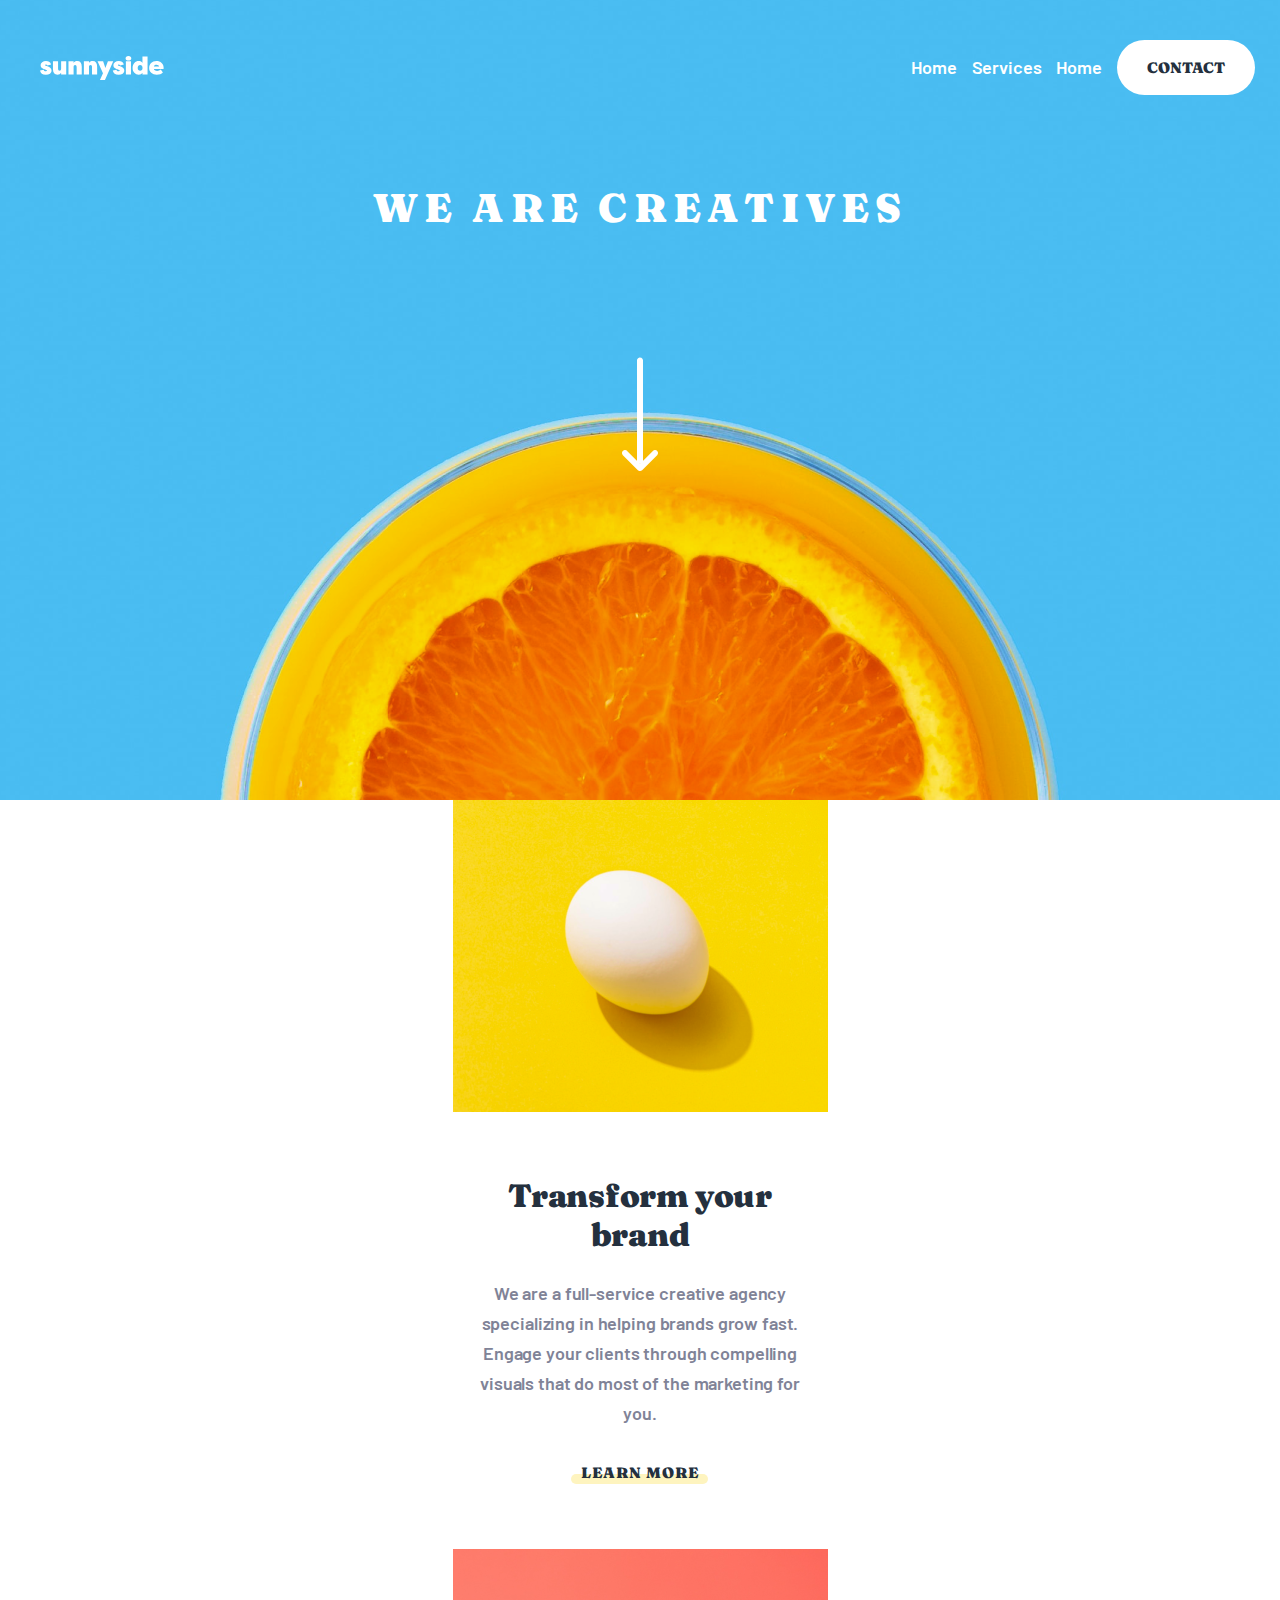
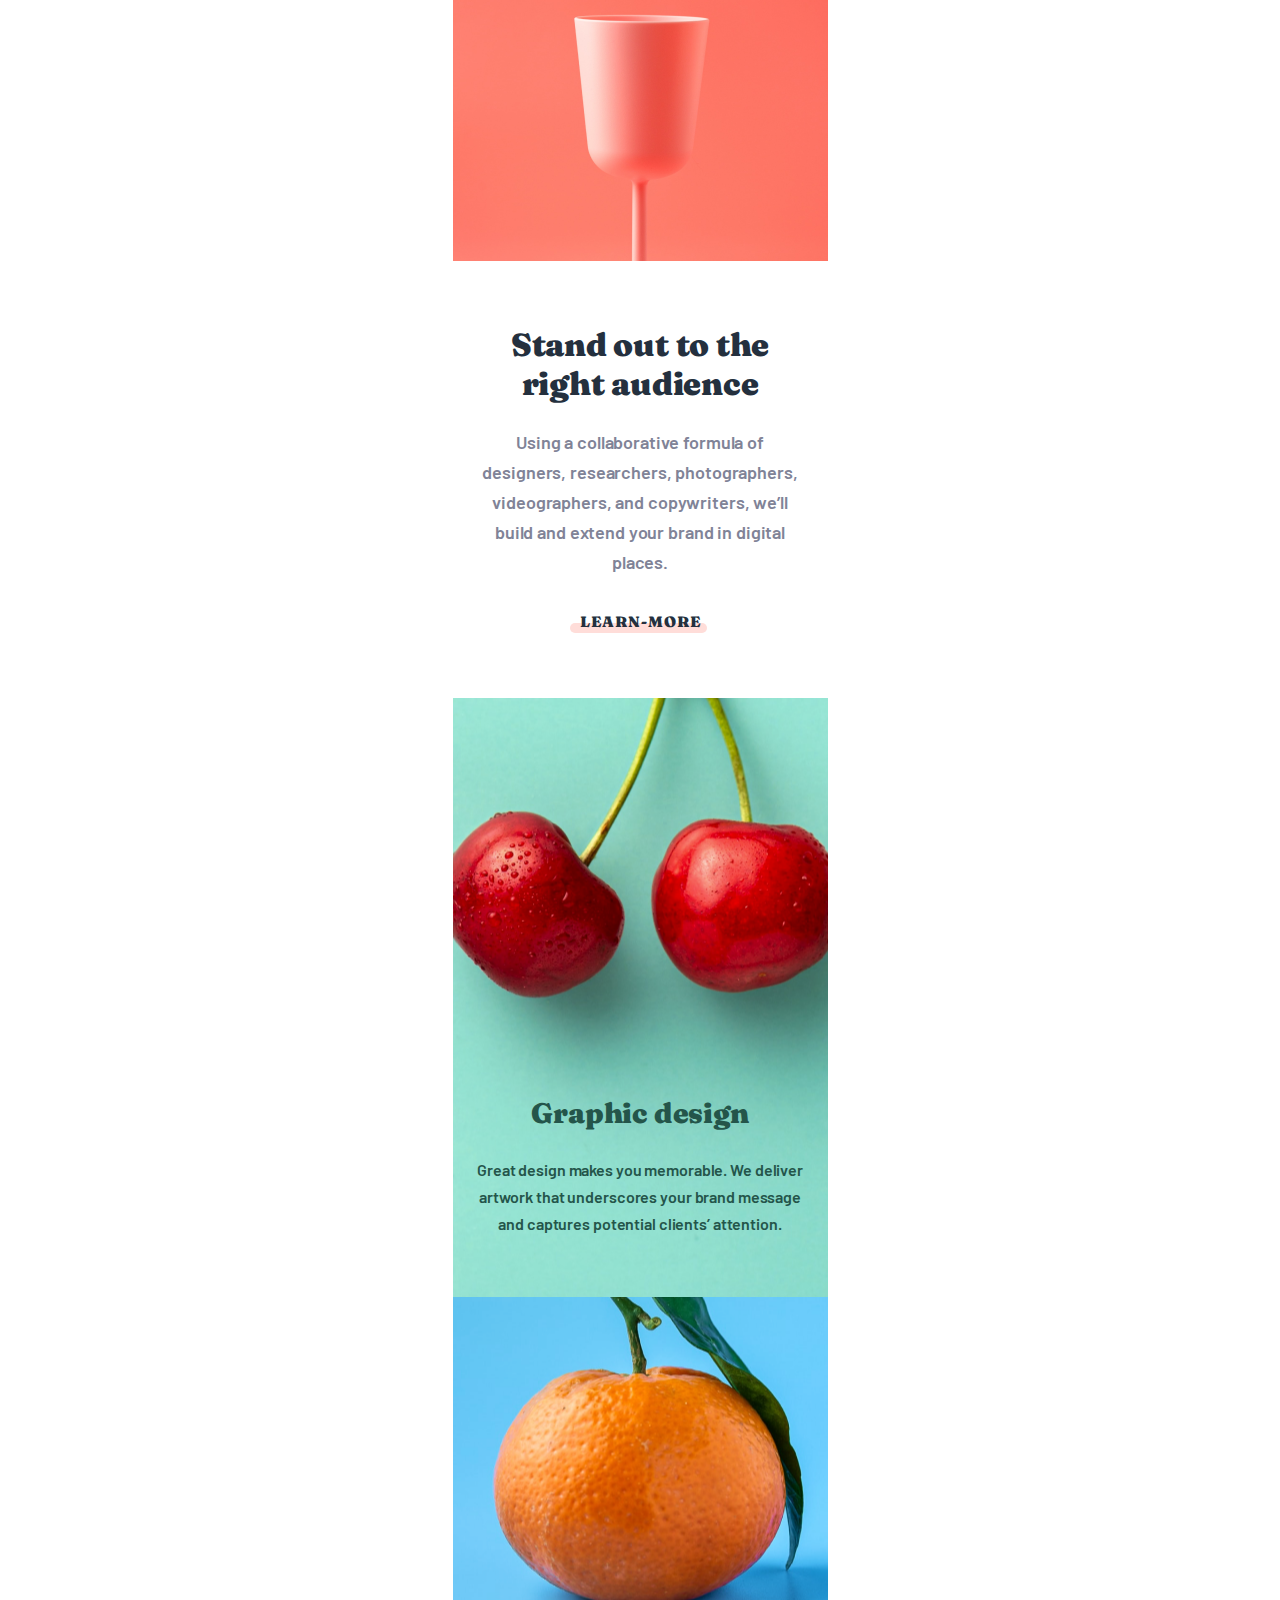
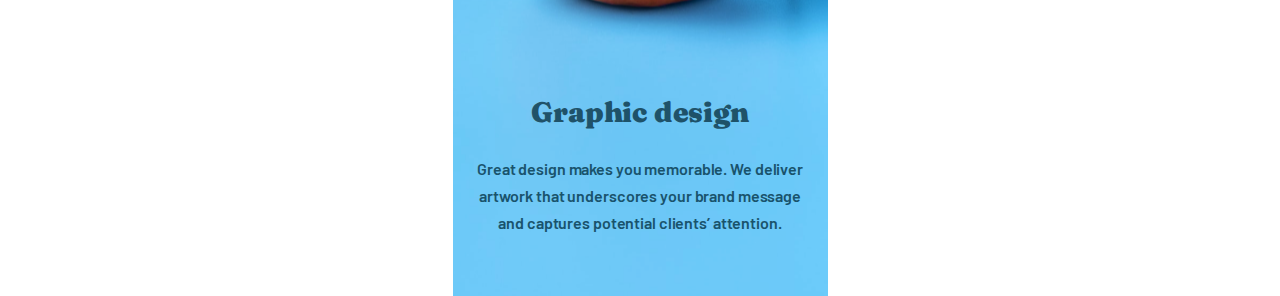
==== index.html @ 7ee9d149 "first commit" ====
<!DOCTYPE html>
<html lang="en">

<head>
  <meta charset="UTF-8">
  <meta http-equiv="X-UA-Compatible" content="IE=edge">
  <meta name="viewport" content="width=device-width, initial-scale=1.0">
  <link rel="stylesheet" href="./main.css">
  <title>Sunnyside</title>
</head>

<body>

  <header class="header">
    <div class="header-top container">
        <img src="./img/logo.svg" alt="logo-holder" class="header-top__logo">

        <button class="header-top__hamburg"></button>


        <ul class="header-top__menu">
          <li class="header-top__item">
            <a href="#" class="header-top__link">Home</a>
          </li>

          <li class="header-top__item">
            <a href="#" class="header-top__link">Services</a>
          </li>

          <li class="header-top__item">
            <a href="#" class="header-top__link">Home</a>
          </li>

          <button type="submit" class="header-top__button">contact</button>

        </ul>


    </div>

    <h1 class="header-bottom__title">
      We are creatives
    </h1>

  </header>

  <section class="section">
    <img src="./img/img2.png" alt="" class="section__img">

    <h3 class="section__title">
      Transform your brand
    </h3>

    <p class="section__text">
      We are a full-service creative agency specializing in helping brands grow fast. Engage your clients through
      compelling visuals that do most of the marketing for you.
    </p>

    <div class="section__link">
      <a href="index.html" class="learn__more sc">learn more</a>
    </div>

  </section>

  <section class="section">
    <img class="section__img" src="./img/img3.png" alt="hero picture">

    <h3 class="section__title">
      Stand out to the right audience
    </h3>

    <p class="section__text">
      Using a collaborative formula of designers, researchers, photographers, videographers, and copywriters, we’ll
      build and extend your brand in digital places.
    </p>


    <div class="section__link">
      <a href="index.html" class="learn__more">learn-more</a>
    </div>
  </section>


  <div class="learn">

    <div class="learn__box">
      <h3 class="learn-box__title">
        Graphic design
      </h3>

      <p class="learn-box__text">
        Great design makes you memorable. We deliver artwork that underscores your brand message and captures potential
        clients’ attention.
      </p>
    </div>

    <div class="learn__box sc">
      <h3 class="learn-box__title sc">
        Graphic design
      </h3>

      <p class="learn-box__text sc">
        Great design makes you memorable. We deliver artwork that underscores your brand message and captures potential
        clients’ attention.
      </p>
    </div>
  </div>






  <script src="./main.js"></script>
</body>

</html>
---- main.css ----
@font-face {
  font-family: 'Barlow';
  src: url('./fonts/Barlow-SemiBold.woff2') format('woff2'),
    url('./fonts/Barlow-SemiBold.woff') format('woff');
  font-weight: 600;
  font-style: normal;
  font-display: swap;
}

@font-face {
  font-family: 'Barlow';
  src: url('./fonts/Barlow/Barlow-SemiBoldItalic.woff2') format('woff2'),
    url('./fonts/Barlow/Barlow-SemiBoldItalic.woff2') format('woff');
  font-weight: 600;
  font-style: italic;
  font-display: swap;
}

@font-face {
  font-family: 'Fraunces';
  src: url('./fonts/Fraunces.woff2') format('woff2'),
    url('./fonts/Fraunces.woff') format('woff');
  font-weight: 900;
  font-style: normal;
  font-display: swap;
}

@font-face {
  font-family: 'Fraunces';
  src: url('./fonts/Fraunces/Fraunces-9ptBlackItalic.woff2') format('woff2'),
    url('./fonts/Fraunces/Fraunces-9ptBlackItalic.woff') format('woff');
  font-weight: 900;
  font-style: italic;
  font-display: swap;
}

html {
  box-sizing: border-box;
  height: 100%;
  scroll-behavior: smooth;
}

::before,
::after {
  box-sizing: inherit;
}

.body {
  margin: 0;
  padding: 0;
}

* {
  margin: 0;
  padding: 0;
}

a li {
  text-decoration: none;
  list-style: none;
}

.container {
  box-sizing: border-box;
  max-width: 1320px;
  width: 100%;
  margin: 0 auto;
  padding: 0 20px;
}

.header {
  background-image: url(./img/img11.png);
  background-repeat: no-repeat;
  background-size: cover;
  background-position: center center;
  width: 100%;
  min-height: 538px;
  position: relative;
  z-index: 1;
}

.header-top {
  padding: 20px 15px;
  display: flex;
  align-items: center;
  justify-content: space-between;
  margin-bottom: 88px;
}

.header-top__menu {
  position: absolute;
  top: 120px;
  background-color: #FFFCF8;
  padding: 40px 0;
  transform: translateY(-1200px);
  left: 0;
  right: 0;
  width: 329px;
  flex-direction: column;
  align-items: center;
  text-align: center;
  margin: 0 auto;
  transition: transform 0.5s ease;
}

.header-top__open .header-top__menu {
  transform: translateY(0);
}

.header-top__button {
  outline: none;
  border: none;
  font-family: 'Fraunces', serif;
  font-style: normal;
  font-weight: bold;
  font-size: 15px;
  line-height: 25px;
  letter-spacing: -0.107143px;
  text-transform: uppercase;
  color: #24303E;
  padding: 15px 30px;
  background-color: #FBD600;
  border-radius: 28px;
}

.header-top__item {
  list-style-type: none;
  margin-bottom: 32px;
}

.header-top__link {
  text-decoration: none;
  font-family: 'Barlow';
  font-style: normal;
  font-weight: 600;
  font-size: 20px;
  line-height: 25px;
  letter-spacing: -0.142857px;
  color: #808397;
}

.header-top__hamburg {
  background-image: url(./img/hamburg-menu.svg);
  background-repeat: no-repeat;
  background-position: center center;
  width: 24px;
  height: 18px;
  outline: none;
  border: none;
  background-color: transparent;
  cursor: pointer;
}

.header-bottom__title {
  font-family: 'Fraunces', serif;
  font-style: normal;
  font-weight: 900;
  font-size: 40px;
  line-height: 49px;
  text-align: center;
  letter-spacing: 6.25px;
  text-transform: uppercase;
  color: #FFFFFF;
  width: 329px;
  margin: 0 auto;
}

/*section */

.section__title {
  font-family: 'Fraunces', serif;
  font-style: normal;
  font-weight: 900;
  font-size: 32px;
  line-height: 39px;
  text-align: center;
  letter-spacing: -0.228571px;
  color: #24303E;
  width: 327px;
  margin: 0 auto 24px auto;
}

.section__text {
  font-family: 'Barlow';
  font-style: normal;
  font-weight: 600;
  font-size: 18px;
  line-height: 30px;
  text-align: center;
  letter-spacing: -0.128571px;
  color: #808397;
  width: 327px;
  margin: 0 auto 32px auto;
}

.section__img {
  display: block;
  margin: 0 auto 64px auto;
}

.section__link {
  text-align: center;
  margin-bottom: 64px;
}


/* learn-more__link */

.learn__more {
  font-family: 'Fraunces', serif;
  font-style: normal;
  font-weight: 900;
  font-size: 15px;
  line-height: 25px;
  letter-spacing: 1px;
  text-transform: uppercase;
  color: #24303E;
  position: relative;
  z-index: 1;
  margin-bottom: 64px;
  text-decoration: none;

}

.learn__more::after {
  content: '';
  background-color: #FE7766;
  z-index: -1;
  width: 137px;
  height: 10px;
  mix-blend-mode: normal;
  opacity: 0.25;
  border-radius: 28px;
  margin: auto;
  position: absolute;
  bottom: -2px;
  left: -10px;
  /* right: 0; */
}

.learn__more.sc::after {
  content: '';
  background: #FAD400;
  mix-blend-mode: normal;
  opacity: 0.25;
  border-radius: 28px;
}

/* learn-section */

.learn__box {
  background-image: url(./img/img4.png);
  background-repeat: no-repeat;
  background-position: center center;
  background-size: 375px;
  padding: 398px 24px 60px 24px;
}

.learn__box.sc {
  background-image: url(./img/img5.png);
}

.learn-box__title {
  font-family: 'Fraunces', serif;
  font-style: normal;
  font-weight: 900;
  font-size: 28px;
  line-height: 35px;
  text-align: center;
  letter-spacing: -0.2px;
  color: #24554A;
  margin-bottom: 25px;
}

.learn-box__title.sc {
  font-family: 'Fraunces'serif;
  font-style: normal;
  font-weight: 900;
  font-size: 28px;
  line-height: 35px;
  text-align: center;
  letter-spacing: -0.2px;
  color: #052C3B;
  mix-blend-mode: normal;
  opacity: 0.75;
}

.learn-box__text {
  font-family: 'Barlow';
  font-style: normal;
  font-weight: 600;
  font-size: 16px;
  line-height: 27px;
  text-align: center;
  letter-spacing: -0.114286px;
  color: #24554A;
  width: 327px;
  margin: 0 auto;
}

.learn-box__text.sc {
  font-family: 'Barlow';
  font-style: normal;
  font-weight: 600;
  font-size: 16px;
  line-height: 27px;
  text-align: center;
  letter-spacing: -0.114286px;
  color: #19536C;
}

@media only screen and (min-width:1000px) {
  .header {
    background-image: url(./img/desktop-img1.png);
    background-repeat: no-repeat;
    background-size: cover;
    background-position: center center;
    width: 100%;
    min-height: 800px;
  }

  .header-top {
    padding: 40px 40px 0 40px;
    display: flex;
    align-items: center;
    justify-content: space-between;
    margin-bottom: 0px;
    position: relative;
    margin-bottom: 88px;
  }

  .header-top__menu {
    background-color: transparent;
    transform: translateY(0px);
    display: flex;
    position: relative;
    margin: 0;
    top: 0;
    padding: 0;
    right: 0;
    flex-direction: row;
  }

  .header-top__button {
    outline: none;
    border: none;
    font-family: 'Fraunces', serif;
    font-style: normal;
    font-weight: bold;
    font-size: 15px;
    line-height: 25px;
    letter-spacing: -0.107143px;
    text-transform: uppercase;
    color: #24303E;
    padding: 15px 30px;
    background-color: #FBD600;
    border-radius: 28px;
  }

  .header-top__item {
    list-style-type: none;
    margin-bottom: 0px;
    margin-right: 15px;
  }

  .header-top__item:last-child {
    margin-right: 0;
  }

  .header-top__link {
    text-decoration: none;
    font-family: 'Barlow';
    font-style: normal;
    font-weight: 600;
    font-size: 18px;
    line-height: 25px;
    letter-spacing: -0.128571px;
    color: #FFFFFF;
  }

  .header-top__hamburg {
    display: none;
  }

  .header-bottom__title {
    font-family: 'Fraunces', serif;
    font-style: normal;
    font-weight: 900;
    font-size: 40px;
    line-height: 49px;
    text-align: center;
    letter-spacing: 6.25px;
    text-transform: uppercase;
    color: #FFFFFF;
    width: 750px;
    margin: 0 auto;
  }

  .header-top__button {
    font-family: 'Fraunces'serif;
    font-style: normal;
    font-weight: bold;
    font-size: 15px;
    line-height: 25px;
    letter-spacing: -0.107143px;
    text-transform: uppercase;
    color: #24303E;
    background: #FFFFFF;
    border-radius: 28px;
  }

  /* section */
}
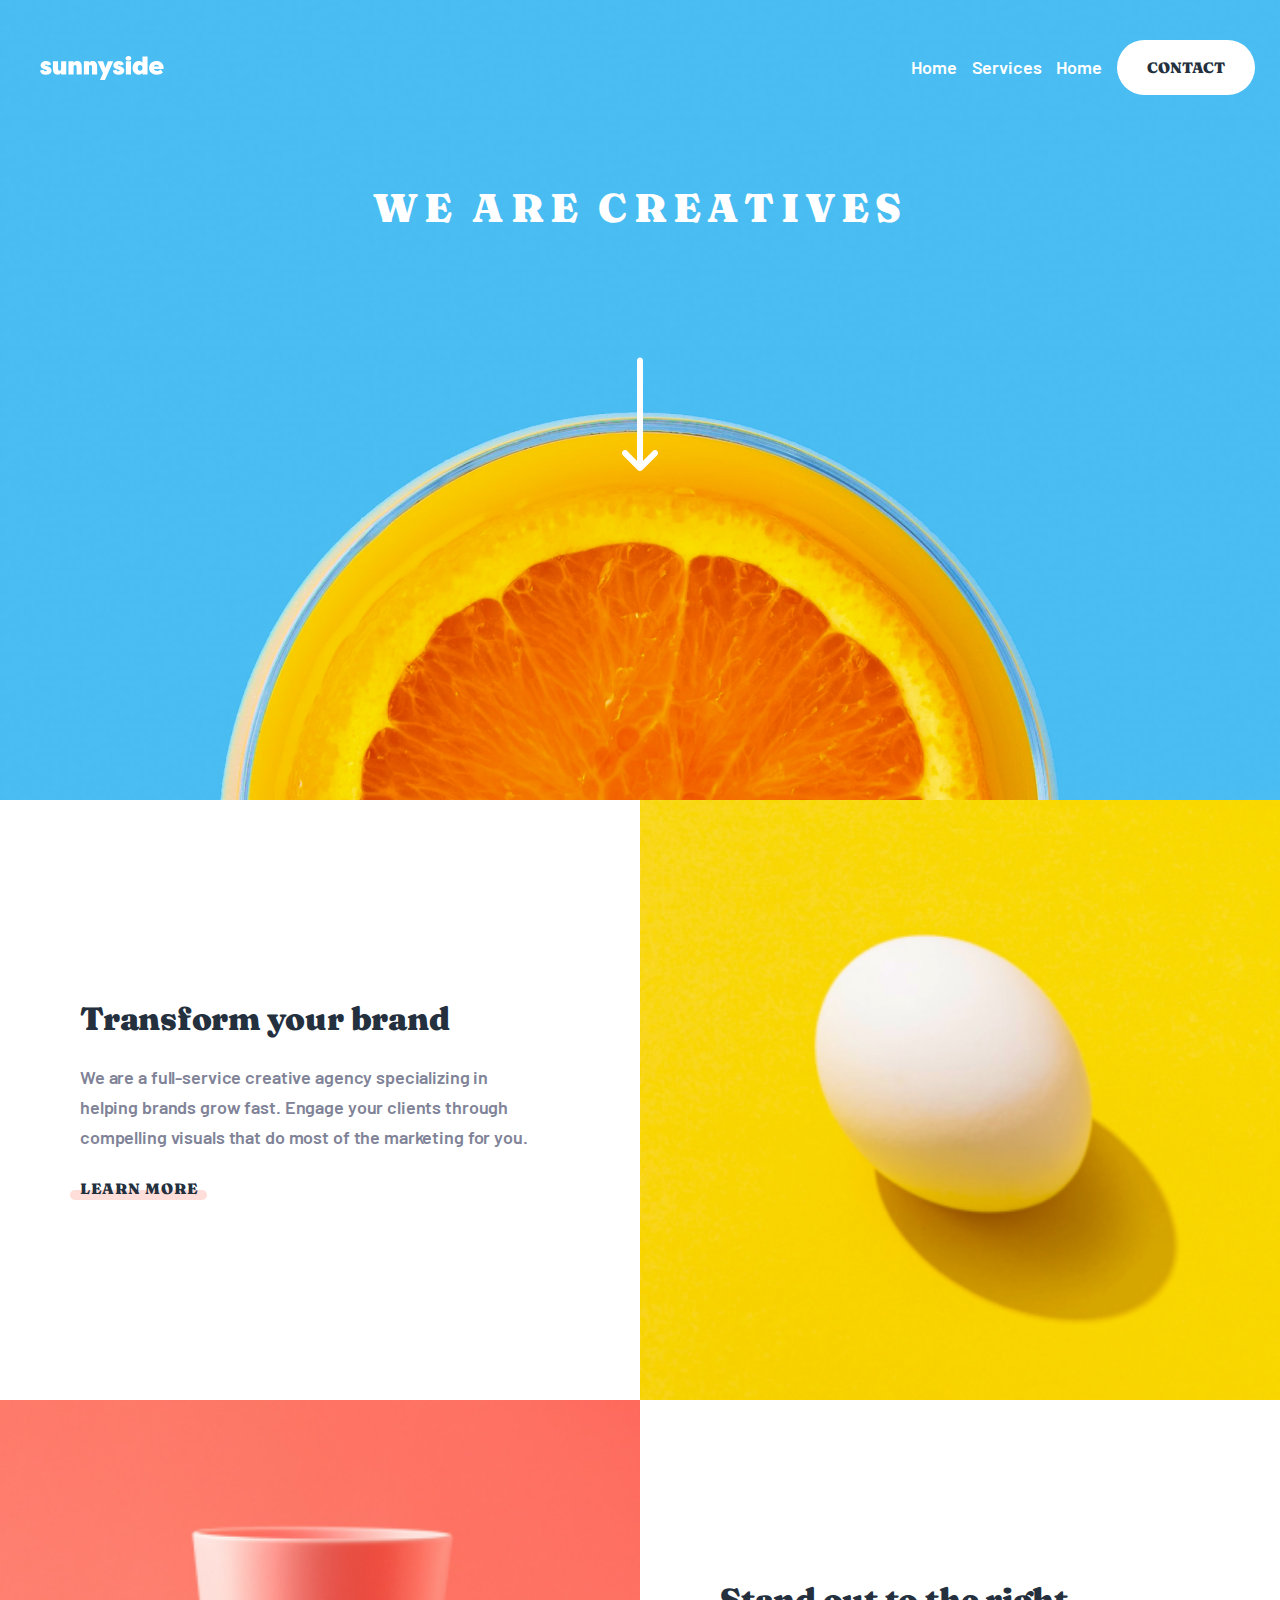
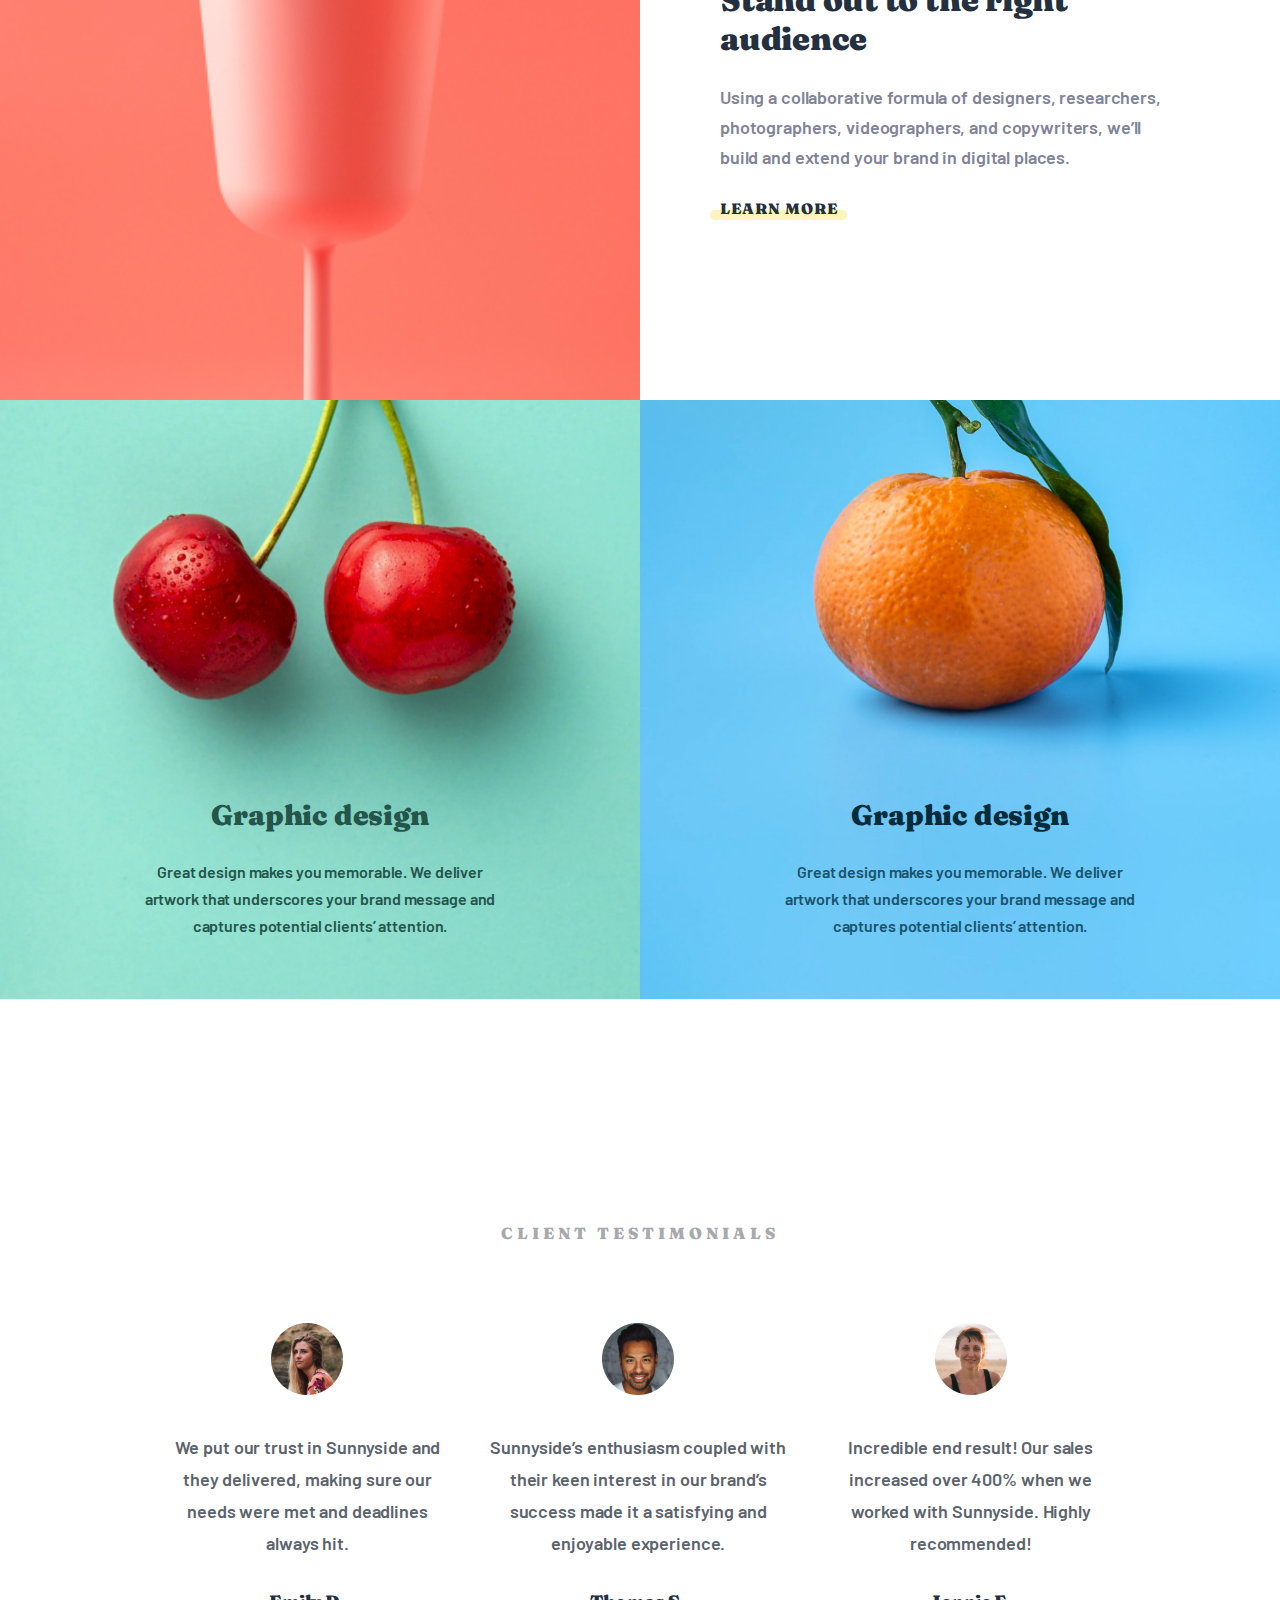
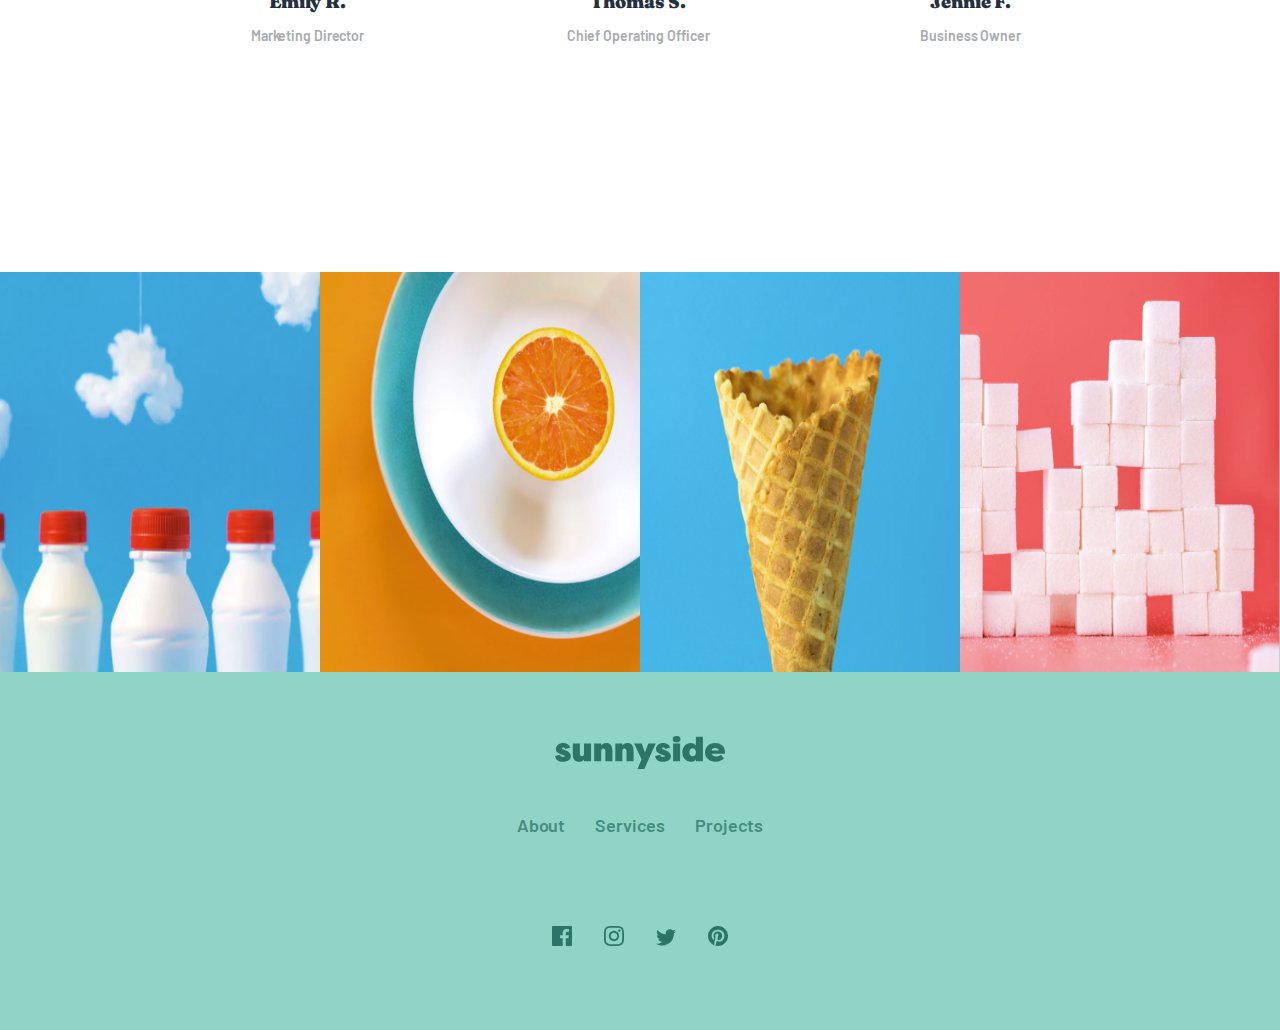
==== commit 8ad3cb3c: "added html sections , some pictures and all design" ====
--- a/index.html
+++ b/index.html
@@ -13,27 +13,27 @@
 
   <header class="header">
     <div class="header-top container">
-        <img src="./img/logo.svg" alt="logo-holder" class="header-top__logo">
-
-        <button class="header-top__hamburg"></button>
-
-
-        <ul class="header-top__menu">
-          <li class="header-top__item">
-            <a href="#" class="header-top__link">Home</a>
-          </li>
-
-          <li class="header-top__item">
-            <a href="#" class="header-top__link">Services</a>
-          </li>
-
-          <li class="header-top__item">
-            <a href="#" class="header-top__link">Home</a>
-          </li>
-
-          <button type="submit" class="header-top__button">contact</button>
-
-        </ul>
+      <img src="./img/logo.svg" alt="logo-holder" class="header-top__logo">
+
+      <button class="header-top__hamburg"></button>
+
+
+      <ul class="header-top__menu">
+        <li class="header-top__item">
+          <a href="#" class="header-top__link">Home</a>
+        </li>
+
+        <li class="header-top__item">
+          <a href="#" class="header-top__link">Services</a>
+        </li>
+
+        <li class="header-top__item">
+          <a href="#" class="header-top__link">Home</a>
+        </li>
+
+        <button type="submit" class="header-top__button">contact</button>
+
+      </ul>
 
 
     </div>
@@ -44,69 +44,167 @@
 
   </header>
 
-  <section class="section">
-    <img src="./img/img2.png" alt="" class="section__img">
-
-    <h3 class="section__title">
-      Transform your brand
-    </h3>
-
-    <p class="section__text">
-      We are a full-service creative agency specializing in helping brands grow fast. Engage your clients through
-      compelling visuals that do most of the marketing for you.
-    </p>
-
-    <div class="section__link">
+  <div class="features fr">
+    <img src="./img/img2.png" alt="" class="features__img" width="375" height="312">
+
+    <div class="features__box">
+      <h3 class="features-box__title">
+        Transform your brand
+      </h3>
+
+      <p class="features-box__text">
+        We are a full-service creative agency specializing in helping brands grow fast. Engage your clients through
+        compelling visuals that do most of the marketing for you.
+      </p>
+
+      <a href="index.html" class="learn__more ">learn more</a>
+    </div>
+  </div>
+
+  <div class="features">
+    <img src="./img/img3.png" alt="" class="features__img" width="375" height="312">
+
+    <div class="features__box">
+      <h3 class="features-box__title">
+        Stand out to the right audience
+      </h3>
+
+      <p class="features-box__text">
+        Using a collaborative formula of designers, researchers, photographers, videographers, and copywriters, we’ll
+        build and extend your brand in digital places.
+      </p>
+
       <a href="index.html" class="learn__more sc">learn more</a>
     </div>
-
-  </section>
-
-  <section class="section">
-    <img class="section__img" src="./img/img3.png" alt="hero picture">
-
-    <h3 class="section__title">
-      Stand out to the right audience
-    </h3>
-
-    <p class="section__text">
-      Using a collaborative formula of designers, researchers, photographers, videographers, and copywriters, we’ll
-      build and extend your brand in digital places.
-    </p>
-
-
-    <div class="section__link">
-      <a href="index.html" class="learn__more">learn-more</a>
-    </div>
-  </section>
-
-
-  <div class="learn">
-
-    <div class="learn__box">
-      <h3 class="learn-box__title">
+  </div>
+
+
+  <div class="design">
+
+    <div class="design__box">
+      <h3 class="design-box__title">
         Graphic design
       </h3>
 
-      <p class="learn-box__text">
+      <p class="design-box__text">
         Great design makes you memorable. We deliver artwork that underscores your brand message and captures potential
         clients’ attention.
       </p>
     </div>
 
-    <div class="learn__box sc">
-      <h3 class="learn-box__title sc">
+    <div class="design__box sc">
+      <h3 class="design-box__title sc">
         Graphic design
       </h3>
 
-      <p class="learn-box__text sc">
+      <p class="design-box__text sc">
         Great design makes you memorable. We deliver artwork that underscores your brand message and captures potential
         clients’ attention.
       </p>
     </div>
-  </div>
-
-
+
+  </div>
+
+
+  <!-- client -->
+
+  <div class="client">
+    <h4 class="client__heading">
+      CLIENT TESTIMONIALS
+    </h4>
+
+    <ul class="client__info">
+      <li class="client-info__content">
+        <img src="./img/human1.png" alt="Emily R." class="client-info__img">
+
+        <p class="client-info__text">
+          We put our trust in Sunnyside and they delivered, making sure our needs were met and deadlines always
+          hit.
+        </p>
+
+        <h3 class="client-info__name">
+          Emily R.
+        </h3>
+
+        <span class="client-info__subject">Marketing Director</span>
+      </li>
+
+      <li class="client-info__content">
+        <img src="./img/human2.png" alt="Thomas S." class="client-info__img">
+
+        <p class="client-info__text">
+          Sunnyside’s enthusiasm coupled with their keen interest in our brand’s success made it a satisfying and
+          enjoyable experience.
+        </p>
+
+        <h3 class="client-info__name">
+          Thomas S.
+        </h3>
+
+        <span class="client-info__subject">Chief Operating Officer</span>
+      </li>
+
+      <li class="client-info__content">
+        <img src="./img/human3.png" alt="Jennie F." class="client-info__img">
+
+        <p class="client-info__text">
+          Incredible end result! Our sales increased over 400% when we worked with Sunnyside. Highly recommended!
+        </p>
+
+        <h3 class="client-info__name">
+          Jennie F.
+        </h3>
+
+        <span class="client-info__subject">Business Owner</span>
+      </li>
+
+    </ul>
+  </div>
+
+  <div class="image-collections">
+    <img src="./img/img6.jpg" alt="milk" class="image-collection__item">
+    <img src="./img/img7.jpg" alt="limon" class="image-collection__item">
+    <img src="./img/img8.jpg" alt="ice-cream" class="image-collection__item">
+    <img src="./img/img9.jpg" alt="sugar" class="image-collection__item">
+  </div>
+
+  <footer class="footer">
+    <div class="footer-container">
+      <img src="./img/footer-logo.svg" alt="" class="footer__logo">
+
+      <ul class="footer__link">
+        <li class="footer-link__content">
+          <a href="#" class="footer-link__item">About</a>
+        </li>
+
+        <li class="footer-link__content">
+          <a href="#" class="footer-link__item">Services</a>
+        </li>
+
+        <li class="footer-link__content">
+          <a href="#" class="footer-link__item">Projects</a>
+        </li>
+      </ul>
+
+      <div class="footer-media">
+        <a href="#" class="footer-media__link">
+          <img src="./img/facebook.svg" alt="facebook" class="footer-media__item">
+        </a>
+
+        <a href="#" class="footer-media__link">
+          <img src="./img/instagram.svg" alt="instagram" class="footer-media__item">
+        </a>
+
+        <a href="#" class="footer-media__link">
+          <img src="./img/twitter.svg" alt="twitter" class="footer-media__item">
+        </a>
+
+        <a href="#" class="footer-media__link">
+          <img src="./img/pinterest.svg" alt="pinterest" class="footer-media__item">
+        </a>
+      </div>
+    </div>
+  </footer>
 
 
 
--- a/main.css
+++ b/main.css
@@ -246,46 +246,107 @@
   border-radius: 28px;
 }
 
-/* learn-section */
-
-.learn__box {
+/* features */
+
+.features {
+  text-align: center;
+}
+
+.features__box {
+  text-align: center;
+  padding: 64px 24px;
+}
+
+.features__img {
+  width: 100%;
+  object-fit: cover;
+}
+
+.features-box__title {
+  font-family: 'Fraunces';
+  font-style: normal;
+  font-weight: 900;
+  font-size: 32px;
+  line-height: 39px;
+  letter-spacing: -0.228571px;
+  margin-bottom: 24px;
+  color: #24303E;
+}
+
+.features-box__text {
+  font-family: 'Barlow';
+  font-style: normal;
+  font-weight: 600;
+  font-size: 18px;
+  line-height: 30px;
+  letter-spacing: -0.128571px;
+  margin-bottom: 24px;
+  color: #808397;
+}
+
+@media only screen and (min-width:725px){
+  .features__img{
+    height: 550px;
+  }
+
+  .features__box{
+    padding: 90px 80px;
+  }
+}
+
+@media only screen and (min-width:1000px) {
+  .features {
+    display: flex;
+    align-items: center;
+    width: 100%;
+  }
+
+  .features.fr {
+    flex-direction: row-reverse;
+  }
+
+
+  .features__box {
+    width: 50%;
+    padding: 110px 100px 110px 80px;
+    text-align: left;
+  }
+
+  .features__img {
+    width: 50%;
+    height: 600px;
+  }
+}
+
+
+
+/* design */
+
+.design__box {
   background-image: url(./img/img4.png);
   background-repeat: no-repeat;
+  background-size: cover;
   background-position: center center;
-  background-size: 375px;
   padding: 398px 24px 60px 24px;
 }
 
-.learn__box.sc {
+.design__box.sc {
   background-image: url(./img/img5.png);
 }
 
-.learn-box__title {
-  font-family: 'Fraunces', serif;
+.design-box__title {
+  font-family: 'Fraunces';
   font-style: normal;
   font-weight: 900;
   font-size: 28px;
   line-height: 35px;
   text-align: center;
   letter-spacing: -0.2px;
+  margin-bottom: 25px;
   color: #24554A;
-  margin-bottom: 25px;
-}
-
-.learn-box__title.sc {
-  font-family: 'Fraunces'serif;
-  font-style: normal;
-  font-weight: 900;
-  font-size: 28px;
-  line-height: 35px;
-  text-align: center;
-  letter-spacing: -0.2px;
-  color: #052C3B;
-  mix-blend-mode: normal;
-  opacity: 0.75;
-}
-
-.learn-box__text {
+}
+
+.design-box__text {
   font-family: 'Barlow';
   font-style: normal;
   font-weight: 600;
@@ -294,22 +355,47 @@
   text-align: center;
   letter-spacing: -0.114286px;
   color: #24554A;
-  width: 327px;
-  margin: 0 auto;
-}
-
-.learn-box__text.sc {
-  font-family: 'Barlow';
-  font-style: normal;
-  font-weight: 600;
-  font-size: 16px;
-  line-height: 27px;
-  text-align: center;
-  letter-spacing: -0.114286px;
+}
+
+.design-box__title.sc {
+  color: #052C3B;
+}
+
+.design-box__text.sc {
   color: #19536C;
 }
 
+@media only screen and (min-width:725px){
+  .design__box {
+    background-image: url(./img/desktop-img4.png);
+    background-size: cover;
+    padding-right: 140px;
+    padding-left: 140px;
+  }
+
+  .design__box.sc {
+    background-image: url(./img/desktop-img5.jpg);
+  }
+}
+
 @media only screen and (min-width:1000px) {
+  .design__box {
+    background-image: url(./img/desktop-img4.png);
+    background-size: cover;
+    padding-right: 140px;
+    padding-left: 140px;
+  }
+
+  .design__box.sc {
+    background-image: url(./img/desktop-img5.jpg);
+  }
+
+  .design {
+    display: flex;
+  }
+}
+
+@media only screen and (min-width:725px){
   .header {
     background-image: url(./img/desktop-img1.png);
     background-repeat: no-repeat;
@@ -408,6 +494,283 @@
     background: #FFFFFF;
     border-radius: 28px;
   }
-
-  /* section */
-}+}
+
+@media only screen and (min-width:1000px) {
+  .header {
+    background-image: url(./img/desktop-img1.png);
+    background-repeat: no-repeat;
+    background-size: cover;
+    background-position: center center;
+    width: 100%;
+    min-height: 800px;
+  }
+
+  .header-top {
+    padding: 40px 40px 0 40px;
+    display: flex;
+    align-items: center;
+    justify-content: space-between;
+    margin-bottom: 0px;
+    position: relative;
+    margin-bottom: 88px;
+  }
+
+  .header-top__menu {
+    background-color: transparent;
+    transform: translateY(0px);
+    display: flex;
+    position: relative;
+    margin: 0;
+    top: 0;
+    padding: 0;
+    right: 0;
+    flex-direction: row;
+  }
+
+  .header-top__button {
+    outline: none;
+    border: none;
+    font-family: 'Fraunces', serif;
+    font-style: normal;
+    font-weight: bold;
+    font-size: 15px;
+    line-height: 25px;
+    letter-spacing: -0.107143px;
+    text-transform: uppercase;
+    color: #24303E;
+    padding: 15px 30px;
+    background-color: #FBD600;
+    border-radius: 28px;
+  }
+
+  .header-top__item {
+    list-style-type: none;
+    margin-bottom: 0px;
+    margin-right: 15px;
+  }
+
+  .header-top__item:last-child {
+    margin-right: 0;
+  }
+
+  .header-top__link {
+    text-decoration: none;
+    font-family: 'Barlow';
+    font-style: normal;
+    font-weight: 600;
+    font-size: 18px;
+    line-height: 25px;
+    letter-spacing: -0.128571px;
+    color: #FFFFFF;
+  }
+
+  .header-top__hamburg {
+    display: none;
+  }
+
+  .header-bottom__title {
+    font-family: 'Fraunces', serif;
+    font-style: normal;
+    font-weight: 900;
+    font-size: 40px;
+    line-height: 49px;
+    text-align: center;
+    letter-spacing: 6.25px;
+    text-transform: uppercase;
+    color: #FFFFFF;
+    width: 750px;
+    margin: 0 auto;
+  }
+
+  .header-top__button {
+    font-family: 'Fraunces'serif;
+    font-style: normal;
+    font-weight: bold;
+    font-size: 15px;
+    line-height: 25px;
+    letter-spacing: -0.107143px;
+    text-transform: uppercase;
+    color: #24303E;
+    background: #FFFFFF;
+    border-radius: 28px;
+  }
+}
+
+/* client */
+.client__heading {
+  font-family: 'Fraunces';
+  font-style: normal;
+  font-weight: 900;
+  font-size: 16px;
+  line-height: 20px;
+  text-align: center;
+  letter-spacing: 4px;
+  color: #A7AAAD;
+  margin-bottom: 64px;
+  padding-top: 64px;
+}
+
+.client__info {
+  text-align: center;
+  padding: 0px 24px;
+  list-style: none;
+}
+
+.client-info__img {
+  margin-bottom: 32px;
+}
+
+.client-info__text {
+  font-family: 'Barlow';
+  font-style: normal;
+  font-weight: 600;
+  font-size: 18px;
+  line-height: 32px;
+  letter-spacing: -0.128571px;
+  color: #5B636D;
+  margin-bottom: 32px;
+}
+
+.client-info__name {
+  font-family: 'Fraunces';
+  font-style: normal;
+  font-weight: 900;
+  font-size: 18px;
+  line-height: 22px;
+  text-align: center;
+  letter-spacing: -0.128571px;
+  margin-bottom: 10px;
+  color: #24303E;
+}
+
+.client-info__subject {
+  font-family: 'Barlow';
+  font-style: normal;
+  font-weight: 600;
+  font-size: 14px;
+  line-height: 25px;
+  letter-spacing: -0.1px;
+  color: #A7AAAD;
+  display: block;
+  margin-bottom: 64px;
+}
+
+@media only screen and (min-width:725px) {
+  .client{
+    padding: 0 110px;
+  }
+}
+
+@media only screen and (min-width:1000px) {
+
+  .client {
+    padding: 160px 145px;
+  }
+
+  .client__heading {
+    /* padding-top: 160px; */
+    margin-bottom: 80px;
+  }
+
+  .client__info {
+    display: flex;
+  }
+
+  .client-info__content:not(:last-child) {
+    margin-right: 30px;
+  }
+
+}
+
+/* image-collections */
+
+.image-collections {
+  display: flex;
+  flex-wrap: wrap;
+  width: 100%;
+}
+
+.image-collection__item {
+  width: 50%;
+}
+
+@media only screen and (min-width:725px) {
+  .image-collection__item{
+    width: 25%;
+    height: 250px;
+  }
+}
+
+@media only screen and (min-width:1000px) {
+  .image-collection__item {
+    width: 25%;
+    height: 400px;
+  }
+}
+
+/* footer */
+
+.footer {
+  background-color: #90D4C6;
+}
+
+.footer-container {
+  padding: 64px 40px 80px 40px;
+  text-align: center;
+}
+
+.footer__logo {
+  margin-bottom: 40px;
+}
+
+.footer__link {
+  display: flex;
+  align-items: center;
+  justify-content: space-between;
+  margin-bottom: 88px;
+}
+
+.footer-link__content {
+  list-style: none;
+}
+
+.footer-link__item {
+  text-decoration: none;
+  font-family: 'Barlow';
+  font-style: normal;
+  font-weight: 600;
+  font-size: 18px;
+  line-height: 25px;
+  letter-spacing: -0.128571px;
+  color: #458D7E;
+}
+
+.footer-media__link {
+  text-decoration: none;
+}
+
+.footer-media__link:not(:last-child) {
+  margin-right: 28px;
+}
+
+@media only screen and (min-width:725px){
+  .footer__link{
+    justify-content: center;
+  }
+
+  .footer-link__content:not(:last-child){
+    margin-right: 25px;
+  }
+}
+
+@media only screen and (min-width:1000px){
+  .footer__link{
+    justify-content: center;
+  }
+
+  .footer-link__content:not(:last-child){
+    margin-right: 30px;
+  }
+}
+
